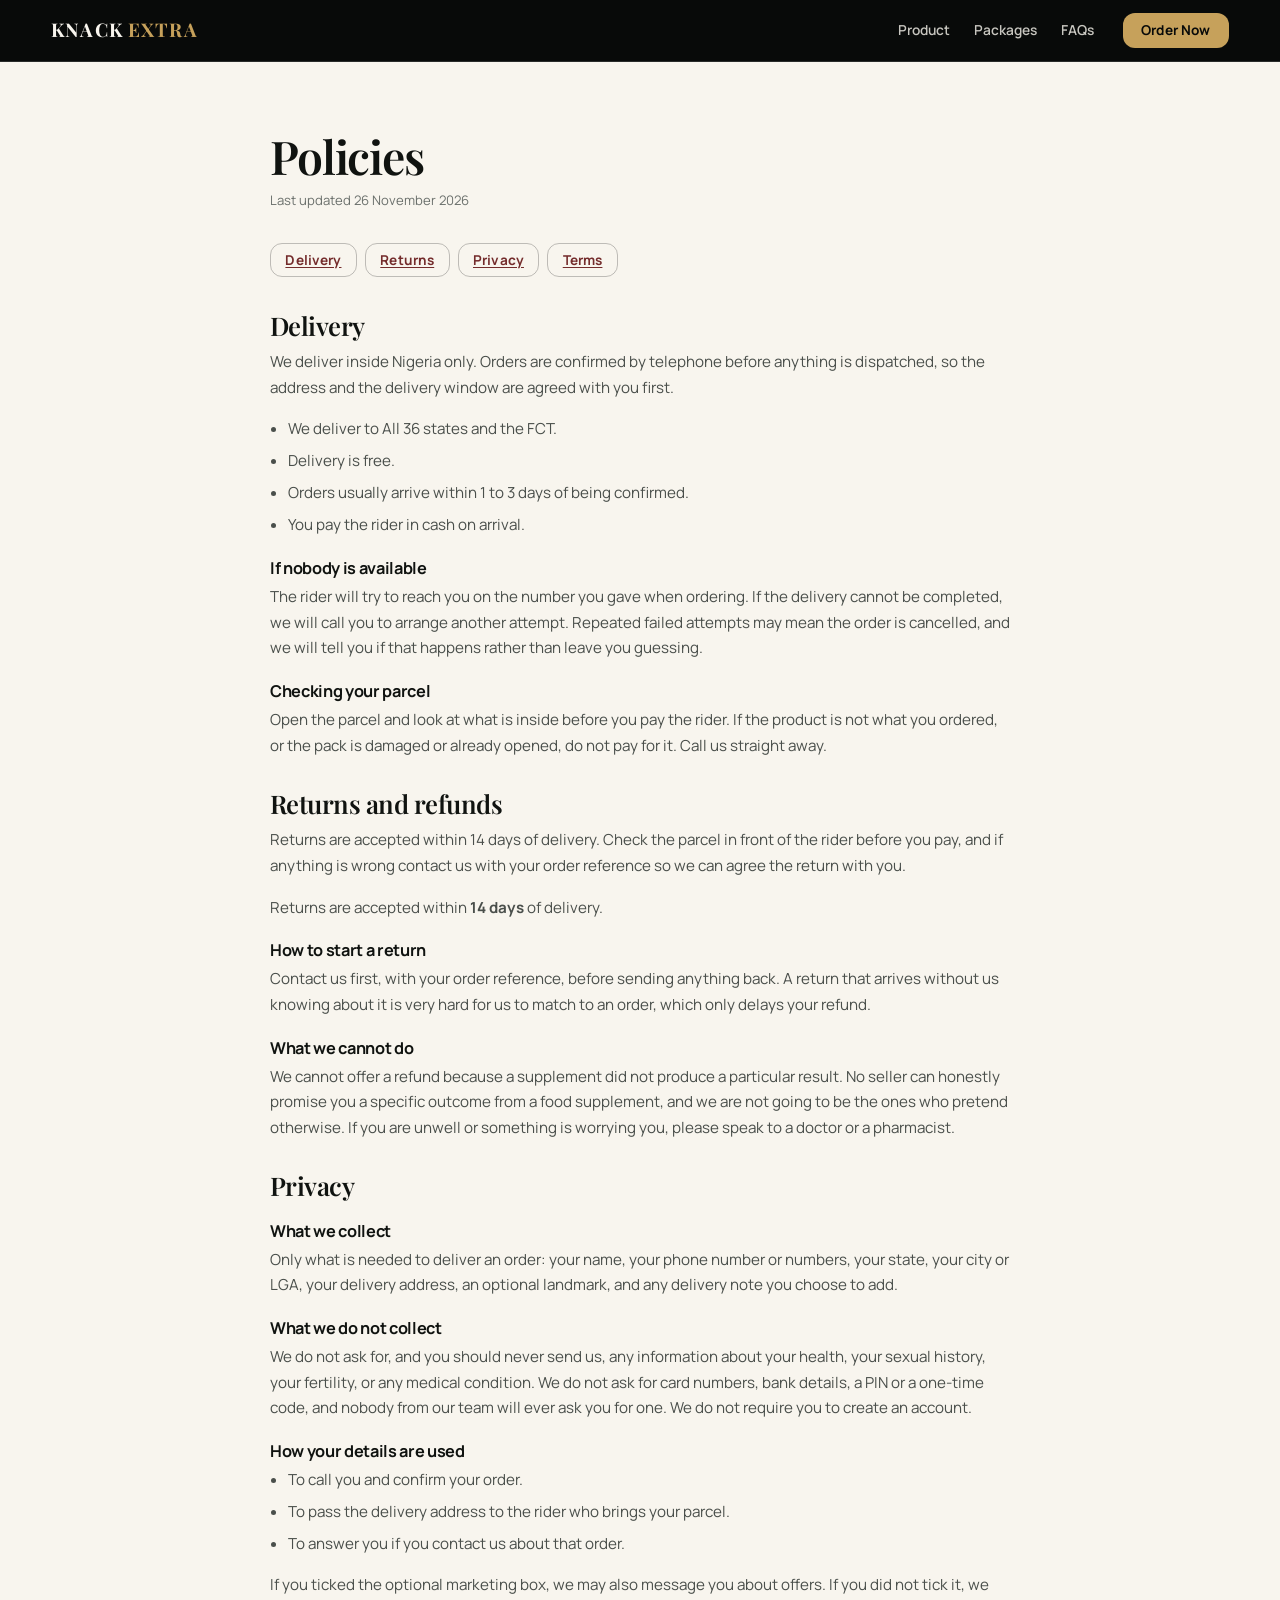
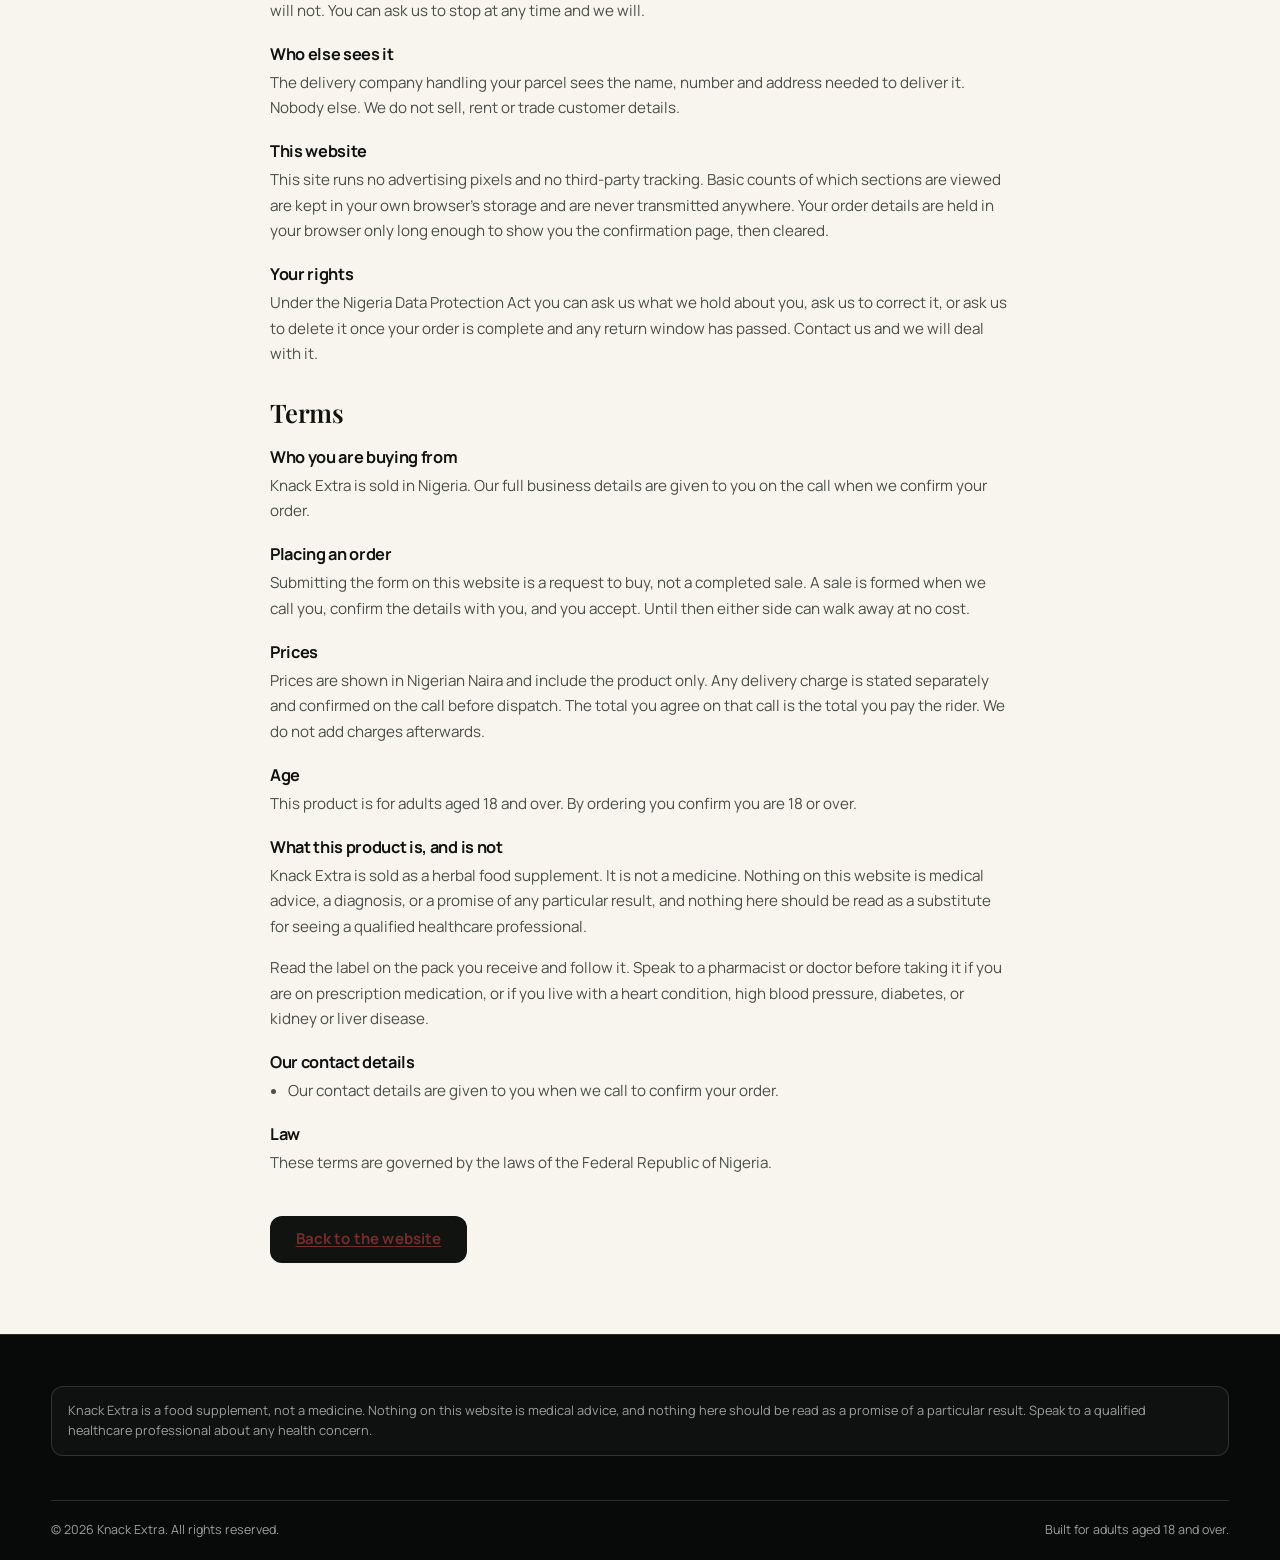
==== policies.html @ 8749cb61 "feat: build Knack Extra sales site, checkout and owner dashboard Single-product static site for Knac" ====
<!doctype html>
<html lang="en-NG">
<head>
<meta charset="utf-8">
<meta name="viewport" content="width=device-width,initial-scale=1,viewport-fit=cover">
<title>Policies | Knack Extra</title>
<meta name="description" content="Delivery, returns and refunds, privacy and terms for orders placed through the Knack Extra website.">
<link rel="canonical" href="https://zaddywebbuilds.github.io/powa/policies.html">
<meta name="theme-color" content="#F8F5EE">
<link rel="icon" href="assets/img/favicon.svg" type="image/svg+xml">
<link rel="stylesheet" href="assets/css/site.css">
</head>
<body style="background:var(--ivory)">

<a class="skip-link" href="#doc">Skip to content</a>

<header class="site-head" data-stuck="1" style="background:var(--ink-deep)">
  <div class="wrap head-inner">
    <a href="index.html" class="logo">KNACK <span>EXTRA</span></a>
    <nav class="nav" aria-label="Primary">
      <a href="index.html#product">Product</a>
      <a href="index.html#packages">Packages</a>
      <a href="index.html#faq">FAQs</a>
    </nav>
    <a href="index.html#packages" class="btn head-cta">Order Now</a>
  </div>
</header>

<main class="band on-light" id="doc" style="background:var(--ivory)">
  <div class="wrap">
    <div class="doc">
      <h1 class="display">Policies</h1>
      <p class="updated" id="updated"></p>

      <nav aria-label="On this page" style="display:flex;gap:.5rem;flex-wrap:wrap;margin-bottom:2.2rem">
        <a href="#delivery" class="btn btn-ghost" style="padding:.5rem .9rem;font-size:.85rem">Delivery</a>
        <a href="#returns" class="btn btn-ghost" style="padding:.5rem .9rem;font-size:.85rem">Returns</a>
        <a href="#privacy" class="btn btn-ghost" style="padding:.5rem .9rem;font-size:.85rem">Privacy</a>
        <a href="#terms" class="btn btn-ghost" style="padding:.5rem .9rem;font-size:.85rem">Terms</a>
      </nav>

      <!-- ============================================== delivery ===== -->
      <section id="delivery">
        <h2>Delivery</h2>
        <p>We deliver inside Nigeria only. Orders are confirmed by telephone before anything is dispatched, so the address and the delivery window are agreed with you first.</p>
        <ul id="p-delivery"></ul>
        <h3>If nobody is available</h3>
        <p>The rider will try to reach you on the number you gave when ordering. If the delivery cannot be completed, we will call you to arrange another attempt. Repeated failed attempts may mean the order is cancelled, and we will tell you if that happens rather than leave you guessing.</p>
        <h3>Checking your parcel</h3>
        <p>Open the parcel and look at what is inside before you pay the rider. If the product is not what you ordered, or the pack is damaged or already opened, do not pay for it. Call us straight away.</p>
      </section>

      <!-- =============================================== returns ===== -->
      <section id="returns">
        <h2>Returns and refunds</h2>
        <div id="p-returns"></div>
        <h3>How to start a return</h3>
        <p>Contact us first, with your order reference, before sending anything back. A return that arrives without us knowing about it is very hard for us to match to an order, which only delays your refund.</p>
        <h3>What we cannot do</h3>
        <p>We cannot offer a refund because a supplement did not produce a particular result. No seller can honestly promise you a specific outcome from a food supplement, and we are not going to be the ones who pretend otherwise. If you are unwell or something is worrying you, please speak to a doctor or a pharmacist.</p>
      </section>

      <!-- =============================================== privacy ===== -->
      <section id="privacy">
        <h2>Privacy</h2>
        <h3>What we collect</h3>
        <p>Only what is needed to deliver an order: your name, your phone number or numbers, your state, your city or LGA, your delivery address, an optional landmark, and any delivery note you choose to add.</p>
        <h3>What we do not collect</h3>
        <p>We do not ask for, and you should never send us, any information about your health, your sexual history, your fertility, or any medical condition. We do not ask for card numbers, bank details, a PIN or a one-time code, and nobody from our team will ever ask you for one. We do not require you to create an account.</p>
        <h3>How your details are used</h3>
        <ul>
          <li>To call you and confirm your order.</li>
          <li>To pass the delivery address to the rider who brings your parcel.</li>
          <li>To answer you if you contact us about that order.</li>
        </ul>
        <p>If you ticked the optional marketing box, we may also message you about offers. If you did not tick it, we will not. You can ask us to stop at any time and we will.</p>
        <h3>Who else sees it</h3>
        <p>The delivery company handling your parcel sees the name, number and address needed to deliver it. Nobody else. We do not sell, rent or trade customer details.</p>
        <h3>This website</h3>
        <p>This site runs no advertising pixels and no third-party tracking. Basic counts of which sections are viewed are kept in your own browser's storage and are never transmitted anywhere. Your order details are held in your browser only long enough to show you the confirmation page, then cleared.</p>
        <h3>Your rights</h3>
        <p>Under the Nigeria Data Protection Act you can ask us what we hold about you, ask us to correct it, or ask us to delete it once your order is complete and any return window has passed. Contact us and we will deal with it.</p>
      </section>

      <!-- ================================================= terms ===== -->
      <section id="terms">
        <h2>Terms</h2>
        <h3>Who you are buying from</h3>
        <p id="p-seller"></p>
        <h3>Placing an order</h3>
        <p>Submitting the form on this website is a request to buy, not a completed sale. A sale is formed when we call you, confirm the details with you, and you accept. Until then either side can walk away at no cost.</p>
        <h3>Prices</h3>
        <p>Prices are shown in Nigerian Naira and include the product only. Any delivery charge is stated separately and confirmed on the call before dispatch. The total you agree on that call is the total you pay the rider. We do not add charges afterwards.</p>
        <h3>Age</h3>
        <p>This product is for adults aged 18 and over. By ordering you confirm you are 18 or over.</p>
        <h3>What this product is, and is not</h3>
        <p>Knack Extra is sold as a herbal food supplement. It is not a medicine. Nothing on this website is medical advice, a diagnosis, or a promise of any particular result, and nothing here should be read as a substitute for seeing a qualified healthcare professional.</p>
        <p>Read the label on the pack you receive and follow it. Speak to a pharmacist or doctor before taking it if you are on prescription medication, or if you live with a heart condition, high blood pressure, diabetes, or kidney or liver disease.</p>
        <h3>Our contact details</h3>
        <ul id="p-contact"></ul>
        <h3>Law</h3>
        <p>These terms are governed by the laws of the Federal Republic of Nigeria.</p>
      </section>

      <p style="margin-top:2.5rem">
        <a href="index.html" class="btn btn-dark">Back to the website</a>
      </p>
    </div>
  </div>
</main>

<footer class="site-foot">
  <div class="wrap">
    <p class="foot-disclaimer" id="foot-disclaimer" style="margin-top:0"></p>
    <div class="foot-legal"><span id="foot-copy"></span><span>Built for adults aged 18 and over.</span></div>
  </div>
</footer>

<script src="assets/js/config.js"></script>
<script>
(function () {
  'use strict';
  var C = window.KNACK || {};

  function live(p) {
    var f = String(p).split('.').reduce(function (o, k) { return o == null ? undefined : o[k]; }, C);
    if (f == null) return false;
    if (typeof f !== 'object' || !('verified' in f)) return !!f;
    var v = f.value;
    if (!f.verified) return false;
    if (v == null || v === '') return false;
    if (Array.isArray(v) && !v.length) return false;
    return true;
  }
  function val(p) {
    if (!live(p)) return null;
    var f = String(p).split('.').reduce(function (o, k) { return o[k]; }, C);
    return (f && typeof f === 'object' && 'value' in f) ? f.value : f;
  }
  function esc(s) {
    return String(s).replace(/[&<>"']/g, function (c) {
      return { '&': '&amp;', '<': '&lt;', '>': '&gt;', '"': '&quot;', "'": '&#39;' }[c];
    });
  }
  var TBC_DELIVERY = 'Delivery costs, areas and timing are agreed with you by telephone when we confirm your order, before anything is dispatched.';
  var TBC_CONTACT   = 'Our contact details are given to you when we call to confirm your order.';

  document.getElementById('updated').textContent = 'Last updated ' + (C.legal ? C.legal.lastUpdated : '');

  /* ----- delivery ----- */
  var d = [];
  if (live('delivery.coverage')) d.push('We deliver to ' + esc(val('delivery.coverage')) + '.');
  if (val('delivery.free') === true) d.push('Delivery is free.');
  else if (live('delivery.fee')) d.push('Delivery costs ' + C.site.currencySymbol + Number(val('delivery.fee')).toLocaleString('en-NG') + '.');
  if (live('delivery.timeframe')) d.push('Orders usually arrive within ' + esc(val('delivery.timeframe')) + ' of being confirmed.');
  if (live('delivery.packaging')) d.push(esc(val('delivery.packaging')) + '.');
  if (live('payment.onDelivery') && val('payment.onDelivery')) d.push('You pay the rider in cash on arrival.');
  if (live('delivery.carrier')) d.push('Deliveries are handled by ' + esc(val('delivery.carrier')) + '.');
  document.getElementById('p-delivery').innerHTML = d.length
    ? d.map(function (x) { return '<li>' + x + '</li>'; }).join('')
    : '<li>' + TBC_DELIVERY + '</li>';

  /* ----- returns ----- */
  var r = '';
  var sum = val('refund.summary');
  var win = val('refund.windowDays');
  var conds = val('refund.conditions');
  if (sum) r += '<p>' + esc(sum) + '</p>';
  if (win) r += '<p>Returns are accepted within <strong>' + win + ' days</strong> of delivery.</p>';
  if (conds && conds.length) {
    r += '<h3>Conditions</h3><ul>' + conds.map(function (c) { return '<li>' + esc(c) + '</li>'; }).join('') + '</ul>';
  }
  if (!r) {
    r = '<p>Check your parcel in front of the rider before you pay for it. If the product is not what you ordered, ' +
        'or the pack is damaged or has already been opened, do not pay for it and tell the rider there and then.</p>' +
        '<p>If a problem comes to light after delivery, contact us with your order reference and we will agree how to put it right with you directly.</p>';
  }
  document.getElementById('p-returns').innerHTML = r;

  /* ----- seller ----- */
  var biz = val('site.businessName');
  var addr = val('site.businessAddress');
  document.getElementById('p-seller').innerHTML = biz
    ? 'Knack Extra is sold by <strong>' + esc(biz) + '</strong>' + (addr ? ', ' + esc(addr) : '') + '.'
    : 'Knack Extra is sold in Nigeria. Our full business details are given to you on the call when we confirm your order.';

  /* ----- contact ----- */
  var c = [];
  if (live('contact.phone')) c.push('Phone: <a href="tel:' + esc(String(val('contact.phone')).replace(/\s/g, '')) + '">' + esc(val('contact.phone')) + '</a>');
  if (live('contact.whatsapp')) c.push('WhatsApp: <a href="https://wa.me/' + esc(String(val('contact.whatsapp')).replace(/\D/g, '')) + '" target="_blank" rel="noopener">message us</a>');
  if (live('contact.email')) c.push('Email: <a href="mailto:' + esc(val('contact.email')) + '">' + esc(val('contact.email')) + '</a>');
  if (live('contact.hours')) c.push('Hours: ' + esc(val('contact.hours')));
  document.getElementById('p-contact').innerHTML = c.length
    ? c.map(function (x) { return '<li>' + x + '</li>'; }).join('')
    : '<li>' + TBC_CONTACT + '</li>';

  /* ----- footer ----- */
  document.getElementById('foot-disclaimer').textContent = C.legal ? C.legal.disclaimer : '';
  document.getElementById('foot-copy').textContent =
    '© ' + new Date().getFullYear() + ' ' + (biz || (C.site ? C.site.brand : '')) + '. All rights reserved.';

})();
</script>
</body>
</html>
---- assets/css/site.css ----
@import url("../fonts/fonts.css");

/* ===========================================================================
   KNACK EXTRA - design system
   Dense editorial layout: sections butt directly against each other, every
   panel carries either an image or real content. No decorative dead space.
   ========================================================================= */

:root{
  --ink:#101310;
  --ink-deep:#080A09;
  --gold:#C6A15B;
  --gold-soft:#E0C98F;
  --ivory:#F8F5EE;
  --white:#FFFFFF;
  --forest:#21543D;
  --burgundy:#742C2C;
  --muted:#6B706C;
  --muted-dark:#9AA09B;

  --line-dark:rgba(248,245,238,.14);
  --line-light:rgba(16,19,16,.12);

  --r-sm:12px;
  --r-md:16px;
  --r-lg:22px;

  --display:'Playfair Display',Georgia,'Times New Roman',serif;
  --sans:'Manrope',system-ui,-apple-system,'Segoe UI',Roboto,sans-serif;

  /* tight rhythm - deliberately smaller than a typical editorial site */
  --pad-y:clamp(44px,5.5vw,76px);
  --pad-x:clamp(18px,4vw,56px);
  --maxw:1280px;
  --gap:clamp(12px,1.4vw,20px);

  --head-h:62px;
  --bar-h:34px;
}

*,*::before,*::after{box-sizing:border-box}

html{scroll-behavior:smooth;scroll-padding-top:calc(var(--head-h) + 8px);-webkit-text-size-adjust:100%}

body{
  margin:0;
  background:var(--ink);
  color:var(--ivory);
  font-family:var(--sans);
  font-size:16px;
  line-height:1.6;
  font-weight:400;
  overflow-x:hidden;
  -webkit-font-smoothing:antialiased;
}

img{display:block;max-width:100%;height:auto}
a{color:inherit;text-decoration:none}
button{font:inherit;color:inherit;cursor:pointer;border:0;background:none}

:focus-visible{outline:2px solid var(--gold);outline-offset:3px;border-radius:4px}

.sr-only{
  position:absolute;width:1px;height:1px;padding:0;margin:-1px;
  overflow:hidden;clip:rect(0 0 0 0);white-space:nowrap;border:0;
}

.skip-link{
  position:absolute;left:12px;top:-60px;z-index:200;
  background:var(--gold);color:var(--ink-deep);
  padding:10px 16px;border-radius:0 0 var(--r-sm) var(--r-sm);
  font-weight:700;transition:top .18s;
}
.skip-link:focus{top:0}

/* ------------------------------------------------------------ typography */

h1,h2,h3,h4{margin:0;font-weight:600;line-height:1.08;letter-spacing:-.02em}

.display{font-family:var(--display);font-weight:600;letter-spacing:-.025em;line-height:1.04}
.display em{font-style:italic;font-weight:500}

.h-xl{font-size:clamp(2.4rem,6.2vw,4.5rem)}
.h-lg{font-size:clamp(1.95rem,4.2vw,3.1rem)}
.h-md{font-size:clamp(1.5rem,2.6vw,2.1rem)}
.h-sm{font-size:clamp(1.1rem,1.7vw,1.3rem);font-family:var(--sans);font-weight:700;letter-spacing:-.01em}

.eyebrow{
  font-size:.7rem;font-weight:700;letter-spacing:.2em;text-transform:uppercase;
  color:var(--gold);margin:0 0 .85rem;display:flex;align-items:center;gap:.6rem;
}
.eyebrow::before{content:"";width:22px;height:1px;background:var(--gold);flex:none}

.lede{font-size:clamp(1.02rem,1.35vw,1.15rem);line-height:1.62;color:rgba(248,245,238,.78);margin:0}
.on-light .lede{color:#4A4F4B}

p{margin:0 0 1rem}
p:last-child{margin-bottom:0}

/* ---------------------------------------------------------------- layout */

.wrap{width:100%;max-width:var(--maxw);margin-inline:auto;padding-inline:var(--pad-x)}

section{position:relative}

.band{padding-block:var(--pad-y)}
.band-tight{padding-block:clamp(30px,3.4vw,46px)}

.on-light{background:var(--ivory);color:var(--ink)}
.on-ivory-deep{background:#F1EBDF;color:var(--ink)}
.on-dark{background:var(--ink);color:var(--ivory)}
.on-black{background:var(--ink-deep);color:var(--ivory)}

.grain::after{
  content:"";position:absolute;inset:0;pointer-events:none;opacity:.5;
  background-image:url("data:image/svg+xml;utf8,<svg xmlns='http://www.w3.org/2000/svg' width='160' height='160'><filter id='n'><feTurbulence type='fractalNoise' baseFrequency='.85' numOctaves='3'/><feColorMatrix type='saturate' values='0'/></filter><rect width='160' height='160' filter='url(%23n)' opacity='.035'/></svg>");
}

/* hairline between adjacent same-tone bands, instead of a gap */
.rule-top{border-top:1px solid var(--line-dark)}
.on-light.rule-top,.on-ivory-deep.rule-top{border-top-color:var(--line-light)}

/* ---------------------------------------------------------------- button */

.btn{
  --bg:var(--gold);--fg:var(--ink-deep);
  display:inline-flex;align-items:center;justify-content:center;gap:.5rem;
  background:var(--bg);color:var(--fg);
  font-weight:700;font-size:.94rem;letter-spacing:.01em;
  padding:.92rem 1.6rem;border-radius:var(--r-sm);
  transition:transform .16s ease,filter .16s ease,background .16s ease;
  text-align:center;line-height:1.2;
}
.btn:hover{filter:brightness(1.07);transform:translateY(-1px)}
.btn:active{transform:translateY(0)}
.btn-lg{padding:1.05rem 2rem;font-size:1rem}
.btn-block{display:flex;width:100%}

.btn-ghost{--bg:transparent;--fg:var(--ivory);border:1px solid rgba(248,245,238,.3)}
.btn-ghost:hover{background:rgba(248,245,238,.08);filter:none}
.on-light .btn-ghost{--fg:var(--ink);border-color:rgba(16,19,16,.25)}
.on-light .btn-ghost:hover{background:rgba(16,19,16,.05)}

.btn-dark{--bg:var(--ink);--fg:var(--ivory)}

.btn:disabled{opacity:.5;cursor:not-allowed;transform:none;filter:none}

/* ------------------------------------------------------ preview banner */

.preview-bar{
  background:var(--burgundy);color:#FBEEEE;
  font-size:.82rem;line-height:1.45;
  padding:.65rem var(--pad-x);
  display:flex;gap:.7rem;align-items:flex-start;justify-content:center;
  text-align:left;
}
.preview-bar strong{color:#fff;font-weight:700}
.preview-bar svg{flex:none;margin-top:2px}
.preview-bar button{
  text-decoration:underline;font-weight:700;color:#fff;white-space:nowrap;
}

/* ------------------------------------------------------- announcement */

.announce{
  background:var(--ink-deep);color:rgba(248,245,238,.82);
  font-size:.76rem;letter-spacing:.09em;text-transform:uppercase;font-weight:600;
  height:var(--bar-h);display:flex;align-items:center;justify-content:center;
  overflow:hidden;border-bottom:1px solid var(--line-dark);
}
.announce ul{display:flex;gap:1.5rem;list-style:none;margin:0;padding:0;align-items:center}
.announce li{display:flex;align-items:center;gap:.5rem;white-space:nowrap}
.announce .dot{width:3px;height:3px;border-radius:50%;background:var(--gold);flex:none}

@media (max-width:760px){
  .announce{position:relative}
  .announce ul{display:block;position:relative;height:100%;width:100%}
  .announce li{
    position:absolute;inset:0;justify-content:center;
    opacity:0;transition:opacity .5s;pointer-events:none;
  }
  .announce li[data-on="1"]{opacity:1}
}

/* ---------------------------------------------------------------- header */

.site-head{
  position:sticky;top:0;z-index:90;
  height:var(--head-h);
  display:flex;align-items:center;
  background:rgba(8,10,9,0);
  border-bottom:1px solid transparent;
  transition:background .25s ease,border-color .25s ease,backdrop-filter .25s;
}
.site-head[data-stuck="1"]{
  background:rgba(8,10,9,.94);
  backdrop-filter:saturate(140%) blur(14px);
  border-bottom-color:var(--line-dark);
}
.head-inner{display:flex;align-items:center;gap:1.4rem;width:100%}

.logo{
  font-family:var(--display);font-size:1.18rem;font-weight:700;
  letter-spacing:.06em;color:var(--ivory);white-space:nowrap;
}
.logo span{color:var(--gold)}

.nav{display:flex;gap:1.5rem;margin-left:auto;align-items:center}
.nav a{
  font-size:.86rem;font-weight:600;color:rgba(248,245,238,.8);
  transition:color .15s;position:relative;padding-block:.35rem;
}
.nav a:hover{color:var(--ivory)}
.nav a::after{
  content:"";position:absolute;left:0;right:0;bottom:0;height:1px;
  background:var(--gold);transform:scaleX(0);transform-origin:left;
  transition:transform .22s;
}
.nav a:hover::after{transform:scaleX(1)}

.head-cta{margin-left:.4rem;padding:.6rem 1.15rem;font-size:.85rem}

.burger{
  display:none;margin-left:auto;width:42px;height:42px;
  align-items:center;justify-content:center;border-radius:var(--r-sm);
  border:1px solid var(--line-dark);
}
.burger span{display:block;width:18px;height:1.5px;background:var(--ivory);position:relative;transition:transform .2s}
.burger span::before,.burger span::after{
  content:"";position:absolute;left:0;width:18px;height:1.5px;background:var(--ivory);transition:transform .2s,opacity .2s;
}
.burger span::before{top:-6px}
.burger span::after{top:6px}
.burger[aria-expanded="true"] span{transform:rotate(45deg)}
.burger[aria-expanded="true"] span::before{transform:translateY(6px) rotate(-90deg)}
.burger[aria-expanded="true"] span::after{opacity:0}

.mobile-nav{
  position:fixed;inset:0;z-index:89;
  background:rgba(8,10,9,.98);backdrop-filter:blur(8px);
  padding:calc(var(--head-h) + var(--bar-h) + 24px) var(--pad-x) 28px;
  display:flex;flex-direction:column;gap:.2rem;
  transform:translateY(-100%);transition:transform .3s cubic-bezier(.4,0,.2,1);
  overflow-y:auto;
}
.mobile-nav[data-open="1"]{transform:translateY(0)}
.mobile-nav a{
  font-family:var(--display);font-size:1.75rem;font-weight:600;
  padding:.5rem 0;border-bottom:1px solid var(--line-dark);
}
.mobile-nav .btn{margin-top:1.3rem}

@media (max-width:980px){
  .nav,.head-cta{display:none}
  .burger{display:flex}
}

/* ------------------------------------------------------------------ hero */

.hero{
  position:relative;
  min-height:clamp(500px,calc(90svh - var(--head-h) - var(--bar-h)),680px);
  display:flex;align-items:flex-end;
  background:var(--ink-deep);
  margin-top:calc(-1 * var(--head-h));
  padding-top:var(--head-h);
  overflow:hidden;
}
.hero-media{position:absolute;inset:0;z-index:0}
.hero-media img{width:100%;height:100%;object-fit:cover;object-position:78% 34%}
/* The lower scrim is deliberately heavy. It sits the copy on solid ground and
   sinks the bottom of the pack into shadow, which is where the supplied
   artwork's label text is. Replace the art and this can be lightened. */
.hero-media::after{
  content:"";position:absolute;inset:0;
  background:
    linear-gradient(100deg,rgba(8,10,9,.96) 0%,rgba(8,10,9,.88) 30%,rgba(8,10,9,.44) 56%,rgba(8,10,9,.18) 100%),
    linear-gradient(to top,rgba(8,10,9,.99) 0%,rgba(8,10,9,.97) 30%,rgba(8,10,9,.46) 46%,transparent 66%);
}
.hero .wrap{position:relative;z-index:1;padding-block:clamp(32px,4.5vw,60px)}
.hero-copy{max-width:600px}
.hero h1{margin-bottom:1rem}
.hero h1 .gold{color:var(--gold-soft)}
.hero .lede{max-width:46ch}

.hero-price{
  display:flex;align-items:baseline;gap:.6rem;flex-wrap:wrap;
  margin:1.4rem 0 1.25rem;
}
.hero-price .amt{
  font-family:var(--display);font-size:clamp(2rem,3.4vw,2.65rem);
  font-weight:700;color:var(--white);line-height:1;
}
.hero-price .from{
  font-size:.76rem;letter-spacing:.16em;text-transform:uppercase;
  font-weight:700;color:var(--gold);
}

.hero-actions{display:flex;gap:.7rem;flex-wrap:wrap}

.hero-points{
  display:flex;gap:1.3rem;flex-wrap:wrap;margin-top:1.5rem;
  font-size:.84rem;color:rgba(248,245,238,.75);font-weight:600;
}
.hero-points li{display:flex;align-items:center;gap:.45rem}
.hero-points{list-style:none;padding:0}
.hero-points svg{color:var(--gold);flex:none}

@media (max-width:760px){
  .hero{min-height:0;align-items:stretch;display:block;padding-top:0;margin-top:calc(-1 * var(--head-h))}
  .hero-media{position:relative;height:min(58vw,330px)}
  .hero-media img{object-position:60% 42%}
  .hero-media::after{background:linear-gradient(to bottom,rgba(8,10,9,.55) 0%,rgba(8,10,9,.1) 45%,var(--ink-deep) 100%)}
  .hero .wrap{padding-block:0 clamp(26px,7vw,36px);margin-top:-34px}
}

/* ----------------------------------------------------------- trust strip */

/* Flex, not grid, so the strip stays full-width however many items survive
   the verification gate. No empty columns, ever. */
.trust{border-top:1px solid var(--line-dark);background:var(--ink-deep)}
.trust ul{display:flex;flex-wrap:wrap;list-style:none;margin:0;padding:0}
.trust li{
  flex:1 1 220px;display:flex;align-items:center;gap:.8rem;
  padding:1.1rem clamp(14px,2vw,26px);
  border-left:1px solid var(--line-dark);
  font-size:.88rem;font-weight:600;line-height:1.3;
}
.trust li:first-child{border-left:0}
.trust svg{color:var(--gold);flex:none}

@media (max-width:860px){
  .trust li{flex:1 1 50%;font-size:.82rem;padding:.9rem 1rem;border-top:1px solid var(--line-dark)}
  .trust li:nth-child(odd){border-left:0}
  .trust li:nth-child(-n+2){border-top:0}
}
@media (max-width:420px){
  .trust li{flex:1 1 100%;border-left:0}
  .trust li:first-child{border-top:0}
}

/* -------------------------------------------------------------- bento/grid */

.grid{display:grid;gap:var(--gap)}

/* Problem section: image / image / three stacked cards, every cell filled */
.problem-grid{
  grid-template-columns:1fr 1fr 1.25fr;
  grid-template-rows:auto;
  align-items:stretch;
}
/* The row is stretched by the card stack. An aspect-ratio on a stretched grid
   item derives its WIDTH from that height and overflows the column, so the
   photos here fill the cell instead and let object-fit do the cropping. */
.problem-grid > *{min-width:0;min-height:0}
.problem-grid > .photo{aspect-ratio:auto;width:100%;height:100%;min-height:300px}

.photo{
  position:relative;overflow:hidden;border-radius:var(--r-md);
  background:#1A1E1A;
}
.photo img{width:100%;height:100%;object-fit:cover}
.photo-cap{
  position:absolute;left:0;right:0;bottom:0;
  padding:1.6rem 1.1rem .95rem;
  background:linear-gradient(to top,rgba(8,10,9,.92),transparent);
  font-size:.82rem;font-weight:600;color:var(--ivory);line-height:1.35;
}

.ratio-45{aspect-ratio:4/5}
.ratio-34{aspect-ratio:3/4}
.ratio-11{aspect-ratio:1/1}
.ratio-169{aspect-ratio:16/9}

.card-stack{display:grid;gap:var(--gap);grid-template-rows:repeat(3,1fr)}

.info-card{
  background:var(--white);color:var(--ink);
  border-radius:var(--r-md);padding:1.2rem 1.3rem;
  display:flex;gap:1rem;align-items:flex-start;
  border:1px solid rgba(16,19,16,.07);
}
.on-dark .info-card{background:#171B17;color:var(--ivory);border-color:var(--line-dark)}
.info-card .num{
  font-family:var(--display);font-size:1.5rem;font-weight:700;
  color:var(--gold);line-height:1;flex:none;min-width:1.4rem;
}
.info-card h3{font-size:1rem;font-weight:700;margin-bottom:.3rem}
.info-card p{font-size:.88rem;line-height:1.5;color:var(--muted);margin:0}
.on-dark .info-card p{color:var(--muted-dark)}

@media (max-width:900px){
  .problem-grid{grid-template-columns:1fr 1fr}
  .problem-grid .card-stack{grid-column:1/-1;grid-template-rows:none}
}
@media (max-width:560px){
  .problem-grid{grid-template-columns:1fr}
  .problem-grid .photo:nth-of-type(2){display:none}
}

/* ------------------------------------------------- full-bleed triptych */

.triptych{display:grid;grid-template-columns:repeat(3,1fr);gap:2px;background:var(--line-dark)}
.tri-cell{position:relative;aspect-ratio:3/4;overflow:hidden;background:var(--ink-deep)}
.tri-cell img{width:100%;height:100%;object-fit:cover;transition:transform .7s cubic-bezier(.2,.6,.3,1)}
.tri-cell:hover img{transform:scale(1.04)}
.tri-cell figcaption{
  position:absolute;inset:auto 0 0 0;padding:2.2rem 1.25rem 1.15rem;
  background:linear-gradient(to top,rgba(8,10,9,.94) 10%,transparent);
}
.tri-cell h3{font-family:var(--display);font-size:1.15rem;font-weight:600;margin-bottom:.25rem}
.tri-cell p{font-size:.84rem;color:rgba(248,245,238,.72);margin:0;line-height:1.45}

@media (max-width:760px){
  .triptych{grid-template-columns:1fr 1fr}
  .tri-cell:last-child{grid-column:1/-1;aspect-ratio:16/10}
}

/* ------------------------------------------------------------ split rows */

.split{display:grid;grid-template-columns:1fr 1fr;align-items:stretch}
.split-media{position:relative;overflow:hidden;min-height:clamp(380px,46vw,620px)}
.split-media img{position:absolute;inset:0;width:100%;height:100%;object-fit:cover}
.split-body{display:flex;flex-direction:column;justify-content:center;padding:var(--pad-y) var(--pad-x)}
.split-body > .inner{width:100%;max-width:560px;margin-inline:auto}
.split-rev .split-media{order:2}

@media (max-width:860px){
  .split{grid-template-columns:1fr}
  .split-media{min-height:0;aspect-ratio:4/3}
  .split-rev .split-media{order:0}
  .split-body{padding:clamp(30px,7vw,46px) var(--pad-x)}
}

/* spec list used in the product panel */
.spec{list-style:none;margin:1.4rem 0 0;padding:0;border-top:1px solid var(--line-dark)}
.on-light .spec{border-top-color:var(--line-light)}
.spec li{
  display:flex;justify-content:space-between;gap:1.2rem;
  padding:.72rem 0;border-bottom:1px solid var(--line-dark);
  font-size:.9rem;
}
.on-light .spec li{border-bottom-color:var(--line-light)}
.spec dt,.spec .k{color:var(--muted-dark);font-weight:600}
.on-light .spec .k{color:var(--muted)}
.spec .v{font-weight:700;text-align:right}

.notice{
  display:flex;gap:.75rem;align-items:flex-start;
  background:rgba(33,84,61,.1);border:1px solid rgba(33,84,61,.3);
  border-radius:var(--r-sm);padding:.9rem 1rem;margin-top:1.25rem;
  font-size:.86rem;line-height:1.5;
}
.notice svg{color:var(--forest);flex:none;margin-top:2px}
.on-dark .notice{background:rgba(198,161,91,.08);border-color:rgba(198,161,91,.28)}
.on-dark .notice svg{color:var(--gold)}

/* -------------------------------------------------------------- bento 5 */

.bento{
  grid-template-columns:repeat(4,1fr);
  grid-auto-rows:minmax(0,auto);
}
.bento-card{
  border-radius:var(--r-lg);overflow:hidden;position:relative;
  background:var(--white);color:var(--ink);
  border:1px solid rgba(16,19,16,.08);
  display:flex;flex-direction:column;
}
.bento-card .pad{padding:1.35rem 1.4rem}
.bento-card h3{font-size:1.08rem;font-weight:700;margin-bottom:.4rem}
.bento-card p{font-size:.88rem;line-height:1.55;color:var(--muted)}
.bento-card .media{position:relative;flex:1;min-height:170px}
.bento-card .media img{position:absolute;inset:0;width:100%;height:100%;object-fit:cover}

.bento-a{grid-column:span 2}
.bento-b{grid-column:span 2}
.bento-c{grid-column:span 1}
.bento-d{grid-column:span 1}
.bento-e{grid-column:span 2;background:var(--ink-deep);color:var(--ivory);border-color:var(--line-dark)}
.bento-e p{color:var(--muted-dark)}

.bento-dark{background:var(--ink-deep);color:var(--ivory);border-color:var(--line-dark)}
.bento-dark p{color:var(--muted-dark)}

/* chat preview */
.chat{display:flex;flex-direction:column;gap:.55rem;margin-top:.9rem}
.bubble{
  max-width:86%;padding:.62rem .85rem;border-radius:14px;
  font-size:.85rem;line-height:1.45;
}
.bubble.them{background:#20251F;color:var(--ivory);border-bottom-left-radius:4px;align-self:flex-start}
.bubble.us{background:var(--gold);color:var(--ink-deep);border-bottom-right-radius:4px;align-self:flex-end;font-weight:600}
.chat-note{font-size:.72rem;color:var(--muted-dark);margin-top:.7rem;font-style:italic}

@media (max-width:980px){
  .bento{grid-template-columns:repeat(2,1fr)}
  .bento-a,.bento-b,.bento-e{grid-column:span 2}
  .bento-c,.bento-d{grid-column:span 1}
}
@media (max-width:620px){
  .bento{grid-template-columns:1fr}
  .bento > *{grid-column:span 1 !important}
}

/* ------------------------------------------------------------- packages */

.pkg-grid{grid-template-columns:repeat(3,1fr);align-items:stretch}

.pkg{
  position:relative;display:flex;flex-direction:column;
  background:var(--white);color:var(--ink);
  border:1.5px solid rgba(16,19,16,.1);border-radius:var(--r-lg);
  padding:1.1rem 1.1rem 1.2rem;
  transition:border-color .2s,box-shadow .2s,transform .2s;
  text-align:left;width:100%;
}
.pkg:hover{border-color:rgba(198,161,91,.6);transform:translateY(-3px);box-shadow:0 14px 34px rgba(8,10,9,.14)}
.pkg[data-selected="1"]{
  border-color:var(--gold);box-shadow:0 0 0 3px rgba(198,161,91,.22),0 14px 34px rgba(8,10,9,.16);
}
.pkg-badge{
  position:absolute;top:.85rem;right:.85rem;z-index:2;
  background:var(--forest);color:#EAF4EE;
  font-size:.66rem;font-weight:700;letter-spacing:.07em;text-transform:uppercase;
  padding:.33rem .6rem;border-radius:999px;
}
.pkg-img{
  background:linear-gradient(170deg,#F6F1E6,#EDE5D5);
  border-radius:var(--r-md);aspect-ratio:1/1;display:grid;place-items:center;
  margin-bottom:.95rem;overflow:hidden;
}
.pkg-img img{width:84%;height:auto;filter:drop-shadow(0 10px 22px rgba(8,10,9,.24))}
.pkg h3{font-size:1.1rem;font-weight:700}
.pkg .qty{font-size:.78rem;font-weight:700;letter-spacing:.11em;text-transform:uppercase;color:var(--gold);margin-bottom:.45rem}
.pkg .price{font-family:var(--display);font-size:1.95rem;font-weight:700;line-height:1.05;margin-top:.5rem}
.pkg .was{font-size:.86rem;color:var(--muted);text-decoration:line-through;margin-left:.45rem;font-family:var(--sans);font-weight:500}
.pkg .unit{font-size:.8rem;color:var(--muted);margin-top:.2rem}
.pkg .blurb{font-size:.85rem;color:var(--muted);margin-top:.5rem;line-height:1.5}
.pkg .pick{
  margin-top:auto;padding-top:.95rem;
  display:flex;align-items:center;gap:.5rem;
  font-weight:700;font-size:.9rem;color:var(--ink);
}
.pkg .tick{
  width:20px;height:20px;border-radius:50%;flex:none;
  border:1.5px solid rgba(16,19,16,.28);display:grid;place-items:center;
  transition:background .18s,border-color .18s;
}
.pkg[data-selected="1"] .tick{background:var(--gold);border-color:var(--gold)}
.pkg .tick svg{opacity:0;transition:opacity .18s;color:var(--ink-deep)}
.pkg[data-selected="1"] .tick svg{opacity:1}

@media (max-width:860px){
  .pkg-grid{grid-template-columns:1fr}
  .pkg{flex-direction:row;gap:1rem;align-items:center;padding:.9rem}
  .pkg-img{width:116px;flex:none;margin-bottom:0;aspect-ratio:1/1}
  .pkg .pick{padding-top:.6rem}
  .pkg-body{flex:1;min-width:0}
}

/* ------------------------------------------------------------- steps */

.steps{grid-template-columns:repeat(4,1fr);counter-reset:s}
.step{
  position:relative;padding:1.3rem 1.25rem;
  background:#171B17;border:1px solid var(--line-dark);border-radius:var(--r-md);
}
.on-light .step{background:var(--white);border-color:rgba(16,19,16,.08)}
.step .n{
  font-family:var(--display);font-size:2.1rem;font-weight:700;
  color:var(--gold);line-height:1;margin-bottom:.55rem;display:block;
}
.step h3{font-size:1rem;font-weight:700;margin-bottom:.3rem}
.step p{font-size:.86rem;color:var(--muted-dark);margin:0;line-height:1.5}
.on-light .step p{color:var(--muted)}

@media (max-width:860px){.steps{grid-template-columns:1fr 1fr}}
@media (max-width:520px){.steps{grid-template-columns:1fr}}

/* ---------------------------------------------------------------- FAQ */

.faq{border-top:1px solid var(--line-light)}
.faq-item{border-bottom:1px solid var(--line-light)}
.faq-q{
  width:100%;display:flex;align-items:flex-start;justify-content:space-between;
  gap:1.2rem;padding:1.05rem 0;text-align:left;
  font-size:1rem;font-weight:700;line-height:1.4;
}
.faq-q:hover{color:var(--burgundy)}
.faq-icon{
  flex:none;width:22px;height:22px;position:relative;margin-top:2px;
}
.faq-icon::before,.faq-icon::after{
  content:"";position:absolute;background:var(--gold);border-radius:2px;
  top:50%;left:50%;transform:translate(-50%,-50%);
}
.faq-icon::before{width:13px;height:1.6px}
.faq-icon::after{width:1.6px;height:13px;transition:transform .25s}
.faq-q[aria-expanded="true"] .faq-icon::after{transform:translate(-50%,-50%) scaleY(0)}
.faq-a{overflow:hidden;height:0;transition:height .28s cubic-bezier(.4,0,.2,1)}
.faq-a .inner{padding:0 0 1.1rem;max-width:72ch;font-size:.93rem;line-height:1.62;color:#4A4F4B}

.faq-cols{display:grid;grid-template-columns:.85fr 1.15fr;gap:clamp(24px,4vw,56px);align-items:start}
@media (max-width:860px){.faq-cols{grid-template-columns:1fr;gap:1.4rem}}

/* ------------------------------------------------------------- checkout */

.checkout{display:grid;grid-template-columns:1.25fr .85fr;gap:clamp(20px,3vw,44px);align-items:start}

.field{margin-bottom:.95rem}
.field label{display:block;font-size:.84rem;font-weight:700;margin-bottom:.35rem}
.field .hint{font-weight:500;color:var(--muted);font-size:.78rem;margin-left:.3rem}
.field input,.field select,.field textarea{
  width:100%;font:inherit;font-size:.95rem;
  padding:.8rem .9rem;border-radius:var(--r-sm);
  border:1.5px solid rgba(16,19,16,.16);background:var(--white);color:var(--ink);
  transition:border-color .15s,box-shadow .15s;
}
.field textarea{resize:vertical;min-height:76px}
.field input:focus,.field select:focus,.field textarea:focus{
  outline:none;border-color:var(--gold);box-shadow:0 0 0 3px rgba(198,161,91,.2);
}
.field input[aria-invalid="true"],.field select[aria-invalid="true"]{
  border-color:var(--burgundy);box-shadow:0 0 0 3px rgba(116,44,44,.14);
}
.err{display:none;color:var(--burgundy);font-size:.8rem;font-weight:600;margin-top:.3rem}
.err[data-on="1"]{display:block}

.field-row{display:grid;grid-template-columns:1fr 1fr;gap:.7rem}
@media (max-width:520px){.field-row{grid-template-columns:1fr;gap:0}}

.check{
  display:flex;gap:.65rem;align-items:flex-start;
  font-size:.84rem;line-height:1.5;color:#4A4F4B;margin-bottom:.7rem;
}
.check input{width:18px;height:18px;flex:none;margin-top:2px;accent-color:var(--forest)}

.summary{
  position:sticky;top:calc(var(--head-h) + 12px);
  background:var(--ink-deep);color:var(--ivory);
  border-radius:var(--r-lg);padding:1.35rem 1.4rem;
  border:1px solid var(--line-dark);
}
.summary h3{font-size:.76rem;letter-spacing:.16em;text-transform:uppercase;color:var(--gold);margin-bottom:1rem}
.summary .row{display:flex;justify-content:space-between;gap:1rem;padding:.55rem 0;font-size:.9rem;border-bottom:1px solid var(--line-dark)}
.summary .row .k{color:var(--muted-dark)}
.summary .row.total{
  border-bottom:0;padding-top:.95rem;margin-top:.35rem;
  border-top:1px solid var(--gold);align-items:baseline;
}
.summary .row.total .k{color:var(--ivory);font-weight:700;font-size:.95rem}
.summary .row.total .v{font-family:var(--display);font-size:1.7rem;font-weight:700;color:var(--white)}
.summary .mini{font-size:.78rem;color:var(--muted-dark);margin-top:.9rem;line-height:1.5}
.summary .thumb{
  display:flex;gap:.8rem;align-items:center;
  padding-bottom:.9rem;margin-bottom:.35rem;border-bottom:1px solid var(--line-dark);
}
.summary .thumb img{width:54px;height:54px;object-fit:contain;flex:none;background:#14181400;border-radius:8px}
.summary .thumb strong{display:block;font-size:.95rem}
.summary .thumb span{font-size:.8rem;color:var(--muted-dark)}

@media (max-width:900px){
  .checkout{grid-template-columns:1fr}
  .summary{position:static;order:-1}
}

/* ------------------------------------------------------------ final CTA */

.final{position:relative;min-height:clamp(380px,48vw,520px);display:grid;place-items:center;overflow:hidden;background:var(--ink-deep)}
.final-media{position:absolute;inset:0}
.final-media img{width:100%;height:100%;object-fit:cover;object-position:22% 36%}
/* Heavy, like the hero: the copy sits centred over the pack, and the bottom of
   the supplied artwork carries unusable label text. */
.final-media::after{
  content:"";position:absolute;inset:0;
  background:
    radial-gradient(80% 65% at 58% 44%,rgba(8,10,9,.5),rgba(8,10,9,.95) 76%),
    linear-gradient(to top,rgba(8,10,9,.99) 0%,rgba(8,10,9,.95) 28%,rgba(8,10,9,.5) 46%,transparent 70%);
}
.final .wrap{position:relative;z-index:1;text-align:center;padding-block:var(--pad-y)}
.final .lede{margin-inline:auto;max-width:48ch}
.final .hero-actions{justify-content:center;margin-top:1.5rem}

@media (max-width:760px){.final-media img{object-position:50% 40%}}

/* ---------------------------------------------------------------- footer */

.site-foot{background:var(--ink-deep);border-top:1px solid var(--line-dark);padding-block:clamp(36px,4vw,56px) 0}
/* Flex so a column that has nothing to say can be removed without leaving a
   hole in the row. */
.foot-grid{display:flex;flex-wrap:wrap;gap:clamp(20px,3vw,40px)}
.foot-grid > *{flex:1 1 170px;min-width:0}
.foot-grid > .foot-brand{flex:1.6 1 260px}
.foot-grid h4{font-size:.72rem;letter-spacing:.16em;text-transform:uppercase;color:var(--gold);margin-bottom:.9rem}
.foot-grid ul{list-style:none;margin:0;padding:0;display:grid;gap:.5rem}
.foot-grid a,.foot-grid li{font-size:.88rem;color:rgba(248,245,238,.72)}
.foot-grid a:hover{color:var(--ivory)}
.foot-brand .logo{font-size:1.3rem;margin-bottom:.7rem;display:inline-block}
.foot-brand p{font-size:.86rem;color:var(--muted-dark);max-width:38ch}

.foot-legal{
  margin-top:clamp(28px,3.5vw,44px);border-top:1px solid var(--line-dark);
  padding-block:1.2rem;display:flex;gap:1rem;justify-content:space-between;
  flex-wrap:wrap;font-size:.78rem;color:var(--muted-dark);
}
.foot-disclaimer{
  background:rgba(248,245,238,.03);border:1px solid var(--line-dark);
  border-radius:var(--r-sm);padding:.9rem 1rem;margin-top:1.4rem;
  font-size:.8rem;line-height:1.55;color:var(--muted-dark);
}

@media (max-width:860px){.foot-grid{grid-template-columns:1fr 1fr}}
@media (max-width:520px){.foot-grid{grid-template-columns:1fr}}

/* -------------------------------------------------- sticky mobile bar */

.mobile-bar{
  position:fixed;left:0;right:0;bottom:0;z-index:88;
  display:none;align-items:center;gap:.6rem;
  padding:.6rem var(--pad-x) calc(.6rem + env(safe-area-inset-bottom));
  background:rgba(8,10,9,.97);backdrop-filter:blur(14px);
  border-top:1px solid var(--line-dark);
  transform:translateY(110%);transition:transform .3s cubic-bezier(.4,0,.2,1);
}
.mobile-bar[data-on="1"]{transform:translateY(0)}
.mobile-bar .mb-price{line-height:1.15;flex:none}
.mobile-bar .mb-price span{display:block;font-size:.64rem;letter-spacing:.12em;text-transform:uppercase;color:var(--gold);font-weight:700}
.mobile-bar .mb-price strong{font-family:var(--display);font-size:1.15rem;font-weight:700}
.mobile-bar .btn{flex:1;padding:.78rem 1rem;font-size:.9rem}
.mobile-bar .mb-chat{
  width:44px;height:44px;flex:none;border-radius:var(--r-sm);
  border:1px solid var(--line-dark);display:grid;place-items:center;color:var(--ivory);
}

@media (max-width:860px){
  .mobile-bar{display:flex}
  body{padding-bottom:0}
  /* keep the bar clear of the submit button */
  .checkout{scroll-margin-bottom:90px}
}

/* ------------------------------------------------------- support button */

.support-fab{
  position:fixed;right:16px;bottom:16px;z-index:87;
  display:flex;align-items:center;gap:.55rem;
  background:var(--forest);color:#EAF4EE;
  padding:.78rem 1.05rem;border-radius:999px;font-weight:700;font-size:.88rem;
  box-shadow:0 10px 28px rgba(8,10,9,.42);
  transition:transform .18s,filter .18s;
}
.support-fab:hover{transform:translateY(-2px);filter:brightness(1.08)}
/* On small screens the sticky action bar already carries a support button, so
   the floating one is dropped rather than stacked on top of it. */
@media (max-width:860px){
  .support-fab{display:none}
}

/* ---------------------------------------------------------- animations */

[data-rise]{opacity:0;transform:translateY(16px)}
[data-rise][data-in="1"]{opacity:1;transform:none;transition:opacity .6s cubic-bezier(.2,.6,.3,1),transform .6s cubic-bezier(.2,.6,.3,1)}
[data-rise][data-in="1"][style*="--d"]{transition-delay:var(--d)}

@media (prefers-reduced-motion:reduce){
  html{scroll-behavior:auto}
  *,*::before,*::after{animation-duration:.001ms !important;transition-duration:.001ms !important}
  [data-rise]{opacity:1;transform:none}
  .tri-cell:hover img{transform:none}
}

/* -------------------------------------------------------- static pages */

.doc{max-width:74ch;margin-inline:auto}
.doc h1{font-family:var(--display);font-size:clamp(2rem,4.4vw,2.9rem);margin-bottom:.5rem}
.doc h2{font-family:var(--display);font-size:clamp(1.3rem,2.2vw,1.6rem);margin:2rem 0 .6rem}
.doc h3{font-size:1.02rem;font-weight:700;margin:1.4rem 0 .4rem}
.doc p,.doc li{font-size:.95rem;line-height:1.68;color:#4A4F4B}
.doc ul,.doc ol{padding-left:1.15rem;margin:0 0 1rem}
.doc li{margin-bottom:.4rem}
.doc .updated{font-size:.82rem;color:var(--muted);margin-bottom:2rem}
.doc a{color:var(--burgundy);text-decoration:underline;text-underline-offset:2px}

/* --------------------------------------------------------- thank you */

.ty{min-height:100svh;display:grid;place-items:center;padding:var(--pad-y) var(--pad-x);background:var(--ink)}
.ty-card{
  width:100%;max-width:580px;background:var(--white);color:var(--ink);
  border-radius:var(--r-lg);overflow:hidden;border:1px solid rgba(16,19,16,.1);
}
.ty-top{background:var(--forest);color:#EAF4EE;padding:1.6rem 1.6rem 1.4rem;text-align:center}
.ty-top .mark{width:46px;height:46px;border-radius:50%;background:rgba(255,255,255,.16);display:grid;place-items:center;margin:0 auto .8rem}
.ty-top h1{font-family:var(--display);font-size:clamp(1.5rem,3.4vw,2rem);margin-bottom:.35rem}
.ty-top p{font-size:.9rem;opacity:.9;margin:0}
.ty-body{padding:1.5rem 1.6rem 1.7rem}
.ty-ref{
  background:var(--ivory);border:1px dashed rgba(16,19,16,.2);border-radius:var(--r-sm);
  padding:.9rem 1rem;text-align:center;margin-bottom:1.3rem;
}
.ty-ref span{font-size:.72rem;letter-spacing:.14em;text-transform:uppercase;color:var(--muted);font-weight:700;display:block;margin-bottom:.2rem}
.ty-ref strong{font-family:var(--display);font-size:1.5rem;letter-spacing:.04em}
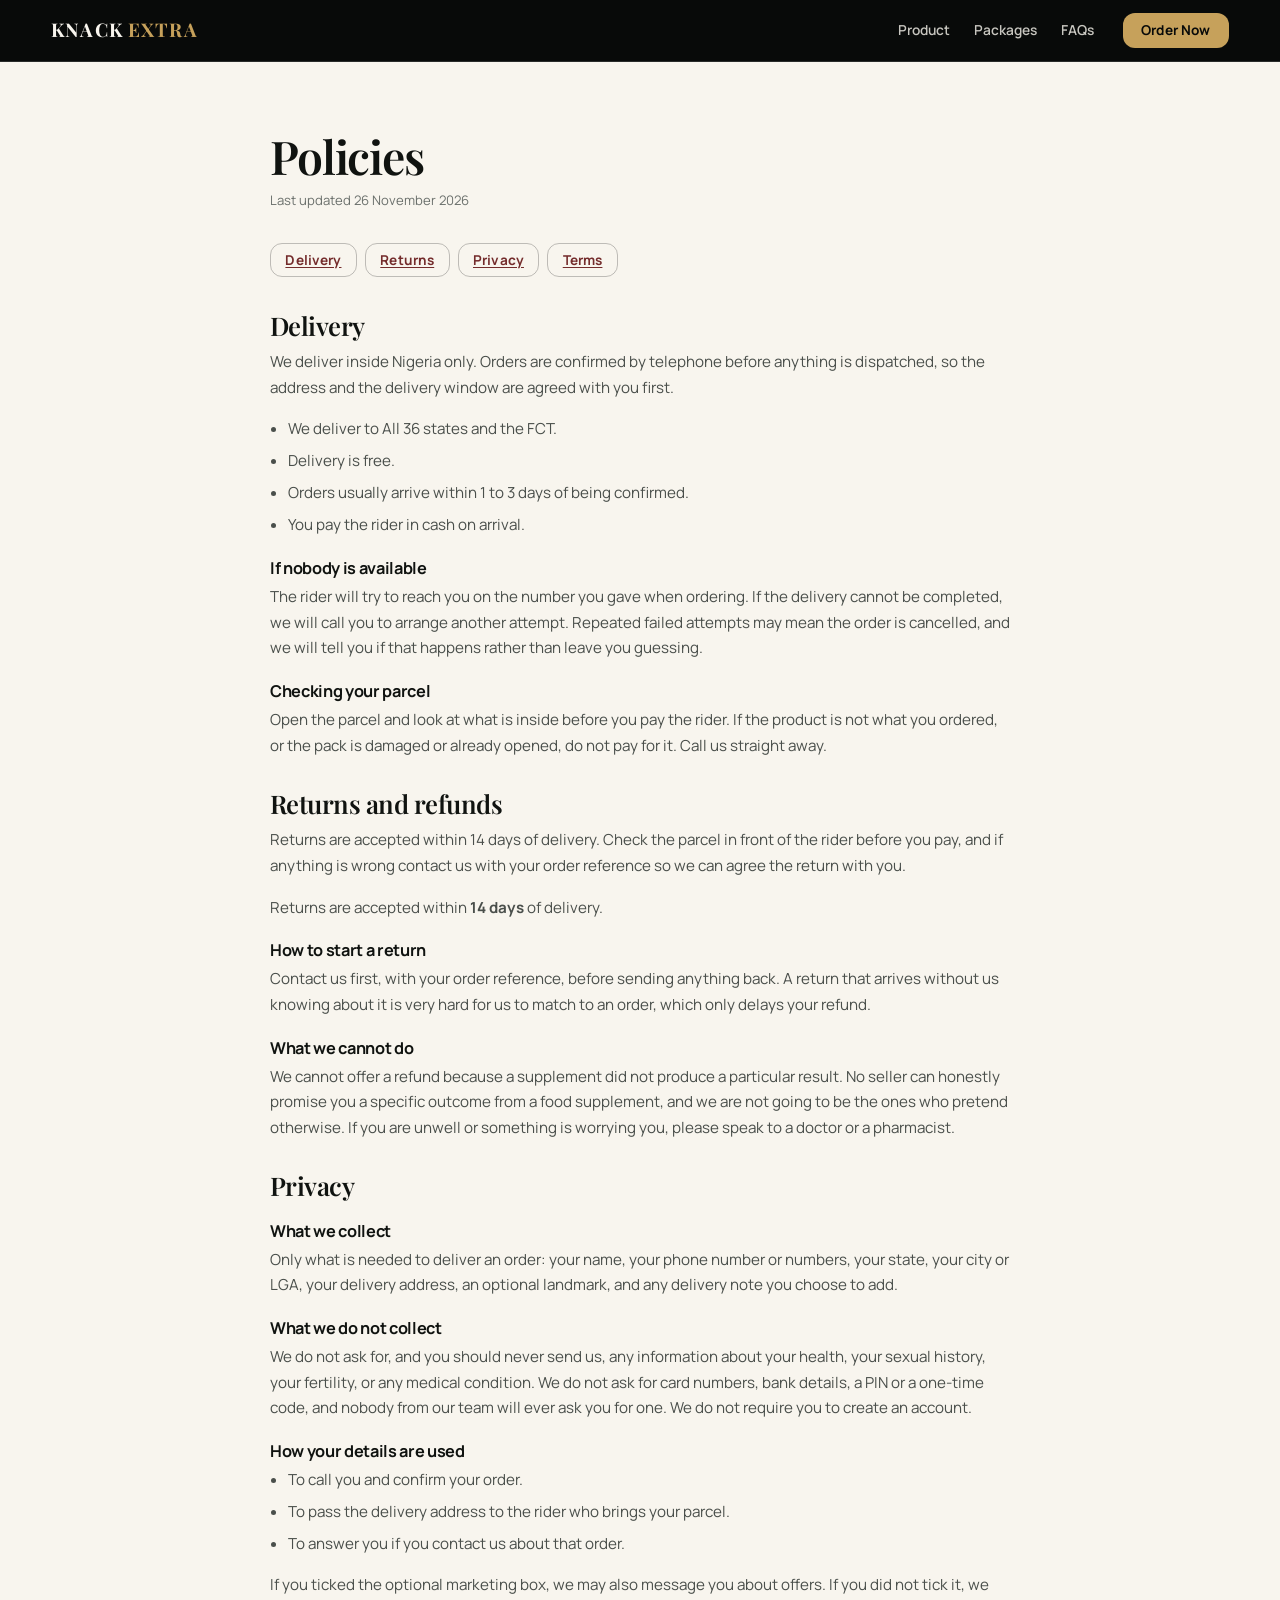
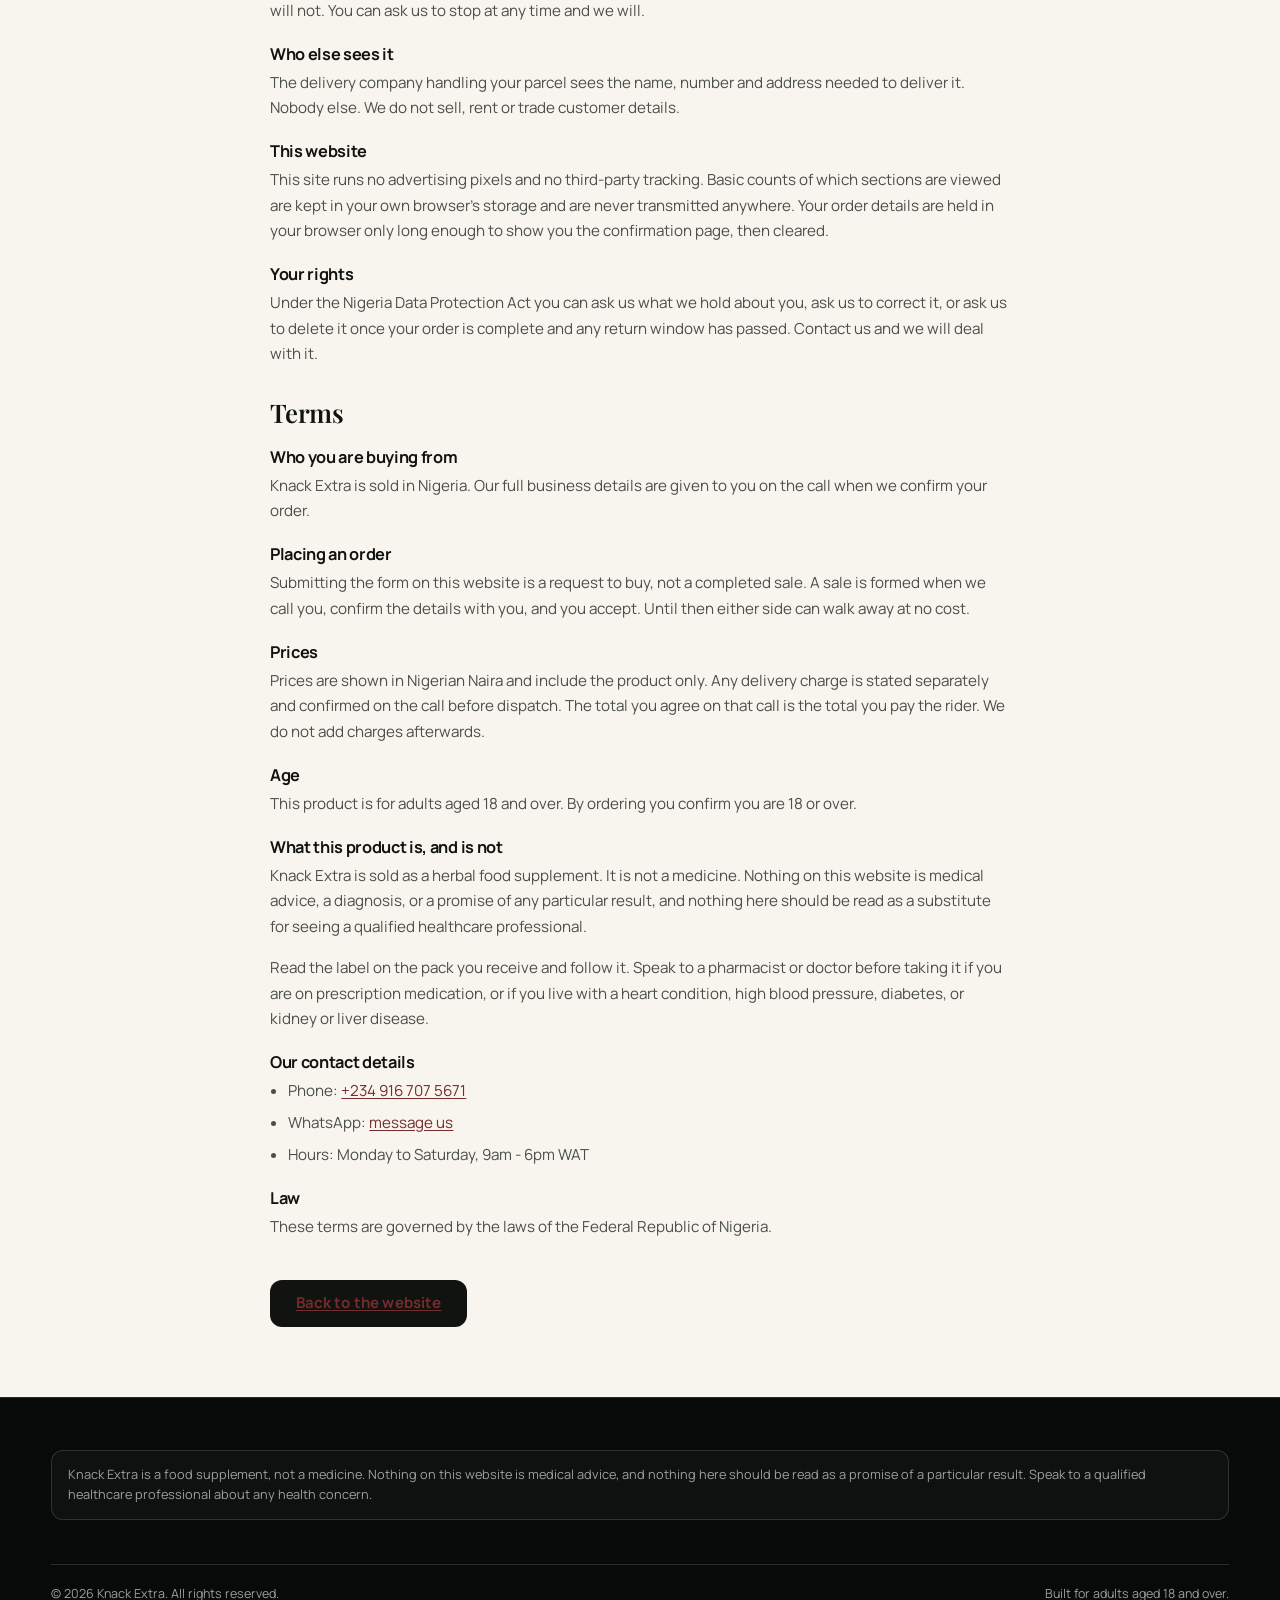
==== commit 263fe946: "fix: stamp the css and js links so stale files cannot pair with fresh markup Verifying the last depl" ====
--- a/policies.html
+++ b/policies.html
@@ -8,7 +8,7 @@
 <link rel="canonical" href="https://zaddywebbuilds.github.io/powa/policies.html">
 <meta name="theme-color" content="#F8F5EE">
 <link rel="icon" href="assets/img/favicon.svg" type="image/svg+xml">
-<link rel="stylesheet" href="assets/css/site.css">
+<link rel="stylesheet" href="assets/css/site.css?v=18a3dd02">
 </head>
 <body style="background:var(--ivory)">
 
@@ -116,7 +116,7 @@
   </div>
 </footer>
 
-<script src="assets/js/config.js"></script>
+<script src="assets/js/config.js?v=299c627c"></script>
 <script>
 (function () {
   'use strict';
--- a/assets/css/site.css
+++ b/assets/css/site.css
@@ -1,4 +1,36 @@
-@import url("../fonts/fonts.css");
+/* The @font-face rules used to live in assets/fonts/fonts.css and were
+   pulled in with @import. On a high latency mobile connection that cost a
+   whole extra round trip, because the browser cannot even discover the
+   font stylesheet until this file has arrived. They are inlined here
+   instead. The woff2 files are unchanged. */
+/* Self-hosted latin subsets of Playfair Display and Manrope.
+   Source: Google Fonts. Licence: SIL Open Font License 1.1.
+   Both are variable fonts, so one file covers the whole weight range. */
+
+@font-face{
+  font-family:'Playfair Display';
+  font-style:normal;
+  font-weight:400 700;
+  font-display:swap;
+  src:url('../fonts/playfair-500.woff2') format('woff2');
+  unicode-range:U+0000-00FF, U+0131, U+0152-0153, U+02BB-02BC, U+02C6, U+02DA, U+02DC, U+0304, U+0308, U+0329, U+2000-206F, U+20AC, U+2122, U+2191, U+2193, U+2212, U+2215, U+FEFF, U+FFFD;
+}
+@font-face{
+  font-family:'Playfair Display';
+  font-style:italic;
+  font-weight:400 700;
+  font-display:swap;
+  src:url('../fonts/playfair-500-italic.woff2') format('woff2');
+  unicode-range:U+0000-00FF, U+0131, U+0152-0153, U+02BB-02BC, U+02C6, U+02DA, U+02DC, U+0304, U+0308, U+0329, U+2000-206F, U+20AC, U+2122, U+2191, U+2193, U+2212, U+2215, U+FEFF, U+FFFD;
+}
+@font-face{
+  font-family:'Manrope';
+  font-style:normal;
+  font-weight:400 800;
+  font-display:swap;
+  src:url('../fonts/manrope-400.woff2') format('woff2');
+  unicode-range:U+0000-00FF, U+0131, U+0152-0153, U+02BB-02BC, U+02C6, U+02DA, U+02DC, U+0304, U+0308, U+0329, U+2000-206F, U+20AC, U+2122, U+2191, U+2193, U+2212, U+2215, U+FEFF, U+FFFD;
+}
 
 /* ===========================================================================
    KNACK EXTRA - design system
@@ -55,6 +87,9 @@
 }
 
 img{display:block;max-width:100%;height:auto}
+/* <picture> is inline by default, which would shrink-wrap inside the
+   flex and grid cells the images sit in. */
+picture{display:block}
 a{color:inherit;text-decoration:none}
 button{font:inherit;color:inherit;cursor:pointer;border:0;background:none}
 
@@ -111,10 +146,6 @@
 .on-dark{background:var(--ink);color:var(--ivory)}
 .on-black{background:var(--ink-deep);color:var(--ivory)}
 
-.grain::after{
-  content:"";position:absolute;inset:0;pointer-events:none;opacity:.5;
-  background-image:url("data:image/svg+xml;utf8,<svg xmlns='http://www.w3.org/2000/svg' width='160' height='160'><filter id='n'><feTurbulence type='fractalNoise' baseFrequency='.85' numOctaves='3'/><feColorMatrix type='saturate' values='0'/></filter><rect width='160' height='160' filter='url(%23n)' opacity='.035'/></svg>");
-}
 
 /* hairline between adjacent same-tone bands, instead of a gap */
 .rule-top{border-top:1px solid var(--line-dark)}
@@ -256,33 +287,28 @@
 }
 
 /* ------------------------------------------------------------------ hero */
-
-.hero{
-  position:relative;
-  min-height:clamp(500px,calc(90svh - var(--head-h) - var(--bar-h)),680px);
-  display:flex;align-items:flex-end;
-  background:var(--ink-deep);
-  margin-top:calc(-1 * var(--head-h));
-  padding-top:var(--head-h);
-  overflow:hidden;
-}
-.hero-media{position:absolute;inset:0;z-index:0}
-.hero-media img{width:100%;height:100%;object-fit:cover;object-position:78% 34%}
-/* The lower scrim is deliberately heavy. It sits the copy on solid ground and
-   sinks the bottom of the pack into shadow, which is where the supplied
-   artwork's label text is. Replace the art and this can be lightened. */
-.hero-media::after{
-  content:"";position:absolute;inset:0;
-  background:
-    linear-gradient(100deg,rgba(8,10,9,.96) 0%,rgba(8,10,9,.88) 30%,rgba(8,10,9,.44) 56%,rgba(8,10,9,.18) 100%),
-    linear-gradient(to top,rgba(8,10,9,.99) 0%,rgba(8,10,9,.97) 30%,rgba(8,10,9,.46) 46%,transparent 66%);
-}
-.hero .wrap{position:relative;z-index:1;padding-block:clamp(32px,4.5vw,60px)}
-.hero-copy{max-width:600px}
+/* Copy and artwork sit side by side. No text over the image, and the image is
+   never cropped: it keeps its own proportions and simply scales. */
+
+.hero{background:var(--ink-deep);padding-block:clamp(26px,3.4vw,52px) clamp(30px,3.8vw,58px)}
+.hero-grid{
+  display:grid;grid-template-columns:1.02fr .98fr;
+  gap:clamp(20px,3.2vw,48px);align-items:center;
+}
+.hero-copy{min-width:0}
 .hero h1{margin-bottom:1rem}
 .hero h1 .gold{color:var(--gold-soft)}
 .hero .lede{max-width:46ch}
 
+.hero-art{
+  min-width:0;border-radius:var(--r-lg);overflow:hidden;
+  background:#050706;border:1px solid var(--line-dark);
+}
+.hero-art img,.hero-art video{width:100%;height:auto;display:block}
+/* The hero clip is decorative and silent. It only ever runs when the visitor
+   has not asked for reduced motion; otherwise the poster frame stays put. */
+.hero-video{background:#070906}
+
 .hero-price{
   display:flex;align-items:baseline;gap:.6rem;flex-wrap:wrap;
   margin:1.4rem 0 1.25rem;
@@ -299,19 +325,16 @@
 .hero-actions{display:flex;gap:.7rem;flex-wrap:wrap}
 
 .hero-points{
-  display:flex;gap:1.3rem;flex-wrap:wrap;margin-top:1.5rem;
+  display:flex;gap:1.3rem;flex-wrap:wrap;margin:1.5rem 0 0;
   font-size:.84rem;color:rgba(248,245,238,.75);font-weight:600;
+  list-style:none;padding:0;
 }
 .hero-points li{display:flex;align-items:center;gap:.45rem}
-.hero-points{list-style:none;padding:0}
 .hero-points svg{color:var(--gold);flex:none}
 
-@media (max-width:760px){
-  .hero{min-height:0;align-items:stretch;display:block;padding-top:0;margin-top:calc(-1 * var(--head-h))}
-  .hero-media{position:relative;height:min(58vw,330px)}
-  .hero-media img{object-position:60% 42%}
-  .hero-media::after{background:linear-gradient(to bottom,rgba(8,10,9,.55) 0%,rgba(8,10,9,.1) 45%,var(--ink-deep) 100%)}
-  .hero .wrap{padding-block:0 clamp(26px,7vw,36px);margin-top:-34px}
+@media (max-width:860px){
+  .hero-grid{grid-template-columns:1fr}
+  .hero-art{order:-1}
 }
 
 /* ----------------------------------------------------------- trust strip */
@@ -343,34 +366,23 @@
 
 .grid{display:grid;gap:var(--gap)}
 
-/* Problem section: image / image / three stacked cards, every cell filled */
-.problem-grid{
-  grid-template-columns:1fr 1fr 1.25fr;
-  grid-template-rows:auto;
-  align-items:stretch;
-}
-/* The row is stretched by the card stack. An aspect-ratio on a stretched grid
-   item derives its WIDTH from that height and overflows the column, so the
-   photos here fill the cell instead and let object-fit do the cropping. */
-.problem-grid > *{min-width:0;min-height:0}
-.problem-grid > .photo{aspect-ratio:auto;width:100%;height:100%;min-height:300px}
+/* Columns start at the top so each image can keep its natural height rather
+   than being stretched and cropped to match its neighbour. */
+.problem-grid{grid-template-columns:1fr 1fr 1.25fr;align-items:start}
+.problem-grid > *{min-width:0}
 
 .photo{
-  position:relative;overflow:hidden;border-radius:var(--r-md);
-  background:#1A1E1A;
-}
-.photo img{width:100%;height:100%;object-fit:cover}
+  display:flex;flex-direction:column;
+  border-radius:var(--r-md);overflow:hidden;
+  background:var(--white);border:1px solid rgba(16,19,16,.08);
+}
+.on-dark .photo,.on-black .photo{background:#171B17;border-color:var(--line-dark)}
+.photo img{width:100%;height:auto;display:block}
 .photo-cap{
-  position:absolute;left:0;right:0;bottom:0;
-  padding:1.6rem 1.1rem .95rem;
-  background:linear-gradient(to top,rgba(8,10,9,.92),transparent);
-  font-size:.82rem;font-weight:600;color:var(--ivory);line-height:1.35;
-}
-
-.ratio-45{aspect-ratio:4/5}
-.ratio-34{aspect-ratio:3/4}
-.ratio-11{aspect-ratio:1/1}
-.ratio-169{aspect-ratio:16/9}
+  padding:.8rem 1rem .9rem;
+  font-size:.83rem;font-weight:600;line-height:1.4;color:var(--ink);
+}
+.on-dark .photo-cap,.on-black .photo-cap{color:var(--ivory)}
 
 .card-stack{display:grid;gap:var(--gap);grid-template-rows:repeat(3,1fr)}
 
@@ -395,41 +407,48 @@
 }
 @media (max-width:560px){
   .problem-grid{grid-template-columns:1fr}
-  .problem-grid .photo:nth-of-type(2){display:none}
-}
-
-/* ------------------------------------------------- full-bleed triptych */
-
-.triptych{display:grid;grid-template-columns:repeat(3,1fr);gap:2px;background:var(--line-dark)}
-.tri-cell{position:relative;aspect-ratio:3/4;overflow:hidden;background:var(--ink-deep)}
-.tri-cell img{width:100%;height:100%;object-fit:cover;transition:transform .7s cubic-bezier(.2,.6,.3,1)}
-.tri-cell:hover img{transform:scale(1.04)}
-.tri-cell figcaption{
-  position:absolute;inset:auto 0 0 0;padding:2.2rem 1.25rem 1.15rem;
-  background:linear-gradient(to top,rgba(8,10,9,.94) 10%,transparent);
-}
+}
+
+/* ------------------------------------------------------- lifestyle triptych */
+
+.triptych{
+  display:grid;grid-template-columns:repeat(3,1fr);
+  gap:var(--gap);align-items:start;
+  max-width:var(--maxw);margin-inline:auto;
+  padding:0 var(--pad-x) clamp(30px,3.4vw,46px);
+}
+.tri-cell{
+  margin:0;display:flex;flex-direction:column;
+  border-radius:var(--r-md);overflow:hidden;
+  background:#171B17;border:1px solid var(--line-dark);
+}
+.tri-cell img{width:100%;height:auto;display:block}
+.tri-cell figcaption{padding:.95rem 1.1rem 1.1rem}
 .tri-cell h3{font-family:var(--display);font-size:1.15rem;font-weight:600;margin-bottom:.25rem}
 .tri-cell p{font-size:.84rem;color:rgba(248,245,238,.72);margin:0;line-height:1.45}
 
 @media (max-width:760px){
-  .triptych{grid-template-columns:1fr 1fr}
-  .tri-cell:last-child{grid-column:1/-1;aspect-ratio:16/10}
+  .triptych{grid-template-columns:1fr}
 }
 
 /* ------------------------------------------------------------ split rows */
 
-.split{display:grid;grid-template-columns:1fr 1fr;align-items:stretch}
-.split-media{position:relative;overflow:hidden;min-height:clamp(380px,46vw,620px)}
-.split-media img{position:absolute;inset:0;width:100%;height:100%;object-fit:cover}
+.split{display:grid;grid-template-columns:1fr 1fr;align-items:center;gap:0}
+.split-media{min-width:0;padding:var(--pad-y) 0 var(--pad-y) var(--pad-x)}
+.split-media img{
+  width:100%;height:auto;display:block;
+  border-radius:var(--r-lg);border:1px solid rgba(16,19,16,.08);
+}
+.split .on-dark .split-media img,.split .on-black .split-media img{border-color:var(--line-dark)}
 .split-body{display:flex;flex-direction:column;justify-content:center;padding:var(--pad-y) var(--pad-x)}
-.split-body > .inner{width:100%;max-width:560px;margin-inline:auto}
-.split-rev .split-media{order:2}
+.split-body > .inner{width:100%;max-width:560px}
+.split-rev .split-media{order:2;padding:var(--pad-y) var(--pad-x) var(--pad-y) 0}
 
 @media (max-width:860px){
   .split{grid-template-columns:1fr}
-  .split-media{min-height:0;aspect-ratio:4/3}
-  .split-rev .split-media{order:0}
-  .split-body{padding:clamp(30px,7vw,46px) var(--pad-x)}
+  .split-media{padding:clamp(24px,5vw,36px) var(--pad-x) 0}
+  .split-rev .split-media{order:0;padding:clamp(24px,5vw,36px) var(--pad-x) 0}
+  .split-body{padding:clamp(24px,6vw,40px) var(--pad-x) clamp(30px,7vw,46px)}
 }
 
 /* spec list used in the product panel */
@@ -456,12 +475,16 @@
 .on-dark .notice svg{color:var(--gold)}
 
 /* -------------------------------------------------------------- bento 5 */
-
-.bento{
-  grid-template-columns:repeat(4,1fr);
-  grid-auto-rows:minmax(0,auto);
-}
+/* Column flow rather than a grid: in a grid the short cards get stretched to
+   match the tall image card, leaving large empty panels. Columns let every
+   card end where its content ends. */
+.bento{display:block;column-count:2;column-gap:var(--gap)}
+/* A third column on wide screens. With one tall portrait card in the mix, two
+   columns cannot balance and leave a long empty tail under the shorter one. */
+@media (min-width:1100px){.bento{column-count:3}}
 .bento-card{
+  break-inside:avoid;-webkit-column-break-inside:avoid;
+  margin:0 0 var(--gap);
   border-radius:var(--r-lg);overflow:hidden;position:relative;
   background:var(--white);color:var(--ink);
   border:1px solid rgba(16,19,16,.08);
@@ -470,16 +493,11 @@
 .bento-card .pad{padding:1.35rem 1.4rem}
 .bento-card h3{font-size:1.08rem;font-weight:700;margin-bottom:.4rem}
 .bento-card p{font-size:.88rem;line-height:1.55;color:var(--muted)}
-.bento-card .media{position:relative;flex:1;min-height:170px}
-.bento-card .media img{position:absolute;inset:0;width:100%;height:100%;object-fit:cover}
-
-.bento-a{grid-column:span 2}
-.bento-b{grid-column:span 2}
-.bento-c{grid-column:span 1}
-.bento-d{grid-column:span 1}
-.bento-e{grid-column:span 2;background:var(--ink-deep);color:var(--ivory);border-color:var(--line-dark)}
+.bento-card .media{position:relative}
+.bento-card .media img{width:100%;height:auto;display:block}
+
+.bento-e{background:var(--ink-deep);color:var(--ivory);border-color:var(--line-dark)}
 .bento-e p{color:var(--muted-dark)}
-
 .bento-dark{background:var(--ink-deep);color:var(--ivory);border-color:var(--line-dark)}
 .bento-dark p{color:var(--muted-dark)}
 
@@ -493,14 +511,8 @@
 .bubble.us{background:var(--gold);color:var(--ink-deep);border-bottom-right-radius:4px;align-self:flex-end;font-weight:600}
 .chat-note{font-size:.72rem;color:var(--muted-dark);margin-top:.7rem;font-style:italic}
 
-@media (max-width:980px){
-  .bento{grid-template-columns:repeat(2,1fr)}
-  .bento-a,.bento-b,.bento-e{grid-column:span 2}
-  .bento-c,.bento-d{grid-column:span 1}
-}
-@media (max-width:620px){
-  .bento{grid-template-columns:1fr}
-  .bento > *{grid-column:span 1 !important}
+@media (max-width:760px){
+  .bento{column-count:1}
 }
 
 /* ------------------------------------------------------------- packages */
@@ -527,10 +539,10 @@
 }
 .pkg-img{
   background:linear-gradient(170deg,#F6F1E6,#EDE5D5);
-  border-radius:var(--r-md);aspect-ratio:1/1;display:grid;place-items:center;
-  margin-bottom:.95rem;overflow:hidden;
-}
-.pkg-img img{width:84%;height:auto;filter:drop-shadow(0 10px 22px rgba(8,10,9,.24))}
+  border-radius:var(--r-md);display:grid;place-items:center;
+  margin-bottom:.95rem;padding:.7rem;
+}
+.pkg-img img{width:100%;height:auto;filter:drop-shadow(0 10px 22px rgba(8,10,9,.24))}
 .pkg h3{font-size:1.1rem;font-weight:700}
 .pkg .qty{font-size:.78rem;font-weight:700;letter-spacing:.11em;text-transform:uppercase;color:var(--gold);margin-bottom:.45rem}
 .pkg .price{font-family:var(--display);font-size:1.95rem;font-weight:700;line-height:1.05;margin-top:.5rem}
@@ -554,7 +566,7 @@
 @media (max-width:860px){
   .pkg-grid{grid-template-columns:1fr}
   .pkg{flex-direction:row;gap:1rem;align-items:center;padding:.9rem}
-  .pkg-img{width:116px;flex:none;margin-bottom:0;aspect-ratio:1/1}
+  .pkg-img{width:116px;flex:none;margin-bottom:0}
   .pkg .pick{padding-top:.6rem}
   .pkg-body{flex:1;min-width:0}
 }
@@ -562,6 +574,16 @@
 /* ------------------------------------------------------------- steps */
 
 .steps{grid-template-columns:repeat(4,1fr);counter-reset:s}
+
+/* Heading on the left, the four steps filling the rest, rather than a
+   heading with half a band of nothing beside it. */
+.steps-cols{display:grid;grid-template-columns:.74fr 1.26fr;gap:clamp(24px,4vw,56px);align-items:start}
+.steps-cols .steps{grid-template-columns:1fr 1fr}
+
+/* A closing note set in two columns uses the band instead of leaving the
+   right half empty. */
+.note-cols{column-count:2;column-gap:clamp(28px,4.5vw,60px)}
+@media (max-width:760px){.note-cols{column-count:1}}
 .step{
   position:relative;padding:1.3rem 1.25rem;
   background:#171B17;border:1px solid var(--line-dark);border-radius:var(--r-md);
@@ -575,7 +597,7 @@
 .step p{font-size:.86rem;color:var(--muted-dark);margin:0;line-height:1.5}
 .on-light .step p{color:var(--muted)}
 
-@media (max-width:860px){.steps{grid-template-columns:1fr 1fr}}
+@media (max-width:860px){.steps-cols{grid-template-columns:1fr;gap:1.3rem}.steps{grid-template-columns:1fr 1fr}}
 @media (max-width:520px){.steps{grid-template-columns:1fr}}
 
 /* ---------------------------------------------------------------- FAQ */
@@ -656,33 +678,46 @@
   display:flex;gap:.8rem;align-items:center;
   padding-bottom:.9rem;margin-bottom:.35rem;border-bottom:1px solid var(--line-dark);
 }
-.summary .thumb img{width:54px;height:54px;object-fit:contain;flex:none;background:#14181400;border-radius:8px}
+.summary .thumb img{width:54px;height:auto;flex:none;border-radius:8px}
 .summary .thumb strong{display:block;font-size:.95rem}
 .summary .thumb span{font-size:.8rem;color:var(--muted-dark)}
 
+.order-side{display:flex;flex-direction:column;gap:clamp(16px,2.2vw,26px)}
+
+/* A column of copy next to a long list leaves a tall hole under it. The art
+   fills the column rather than letting the section run on empty. */
+.col-art{
+  margin-top:clamp(18px,2.6vw,30px);
+  border-radius:var(--r-md);overflow:hidden;background:var(--white);
+}
+.col-art img{width:100%;height:auto;display:block}
+.order-side .col-art{margin-top:0}
+
 @media (max-width:900px){
   .checkout{grid-template-columns:1fr}
-  .summary{position:static;order:-1}
+  .order-side{order:-1}
+  .summary{position:static}
 }
 
 /* ------------------------------------------------------------ final CTA */
 
-.final{position:relative;min-height:clamp(380px,48vw,520px);display:grid;place-items:center;overflow:hidden;background:var(--ink-deep)}
-.final-media{position:absolute;inset:0}
-.final-media img{width:100%;height:100%;object-fit:cover;object-position:22% 36%}
-/* Heavy, like the hero: the copy sits centred over the pack, and the bottom of
-   the supplied artwork carries unusable label text. */
-.final-media::after{
-  content:"";position:absolute;inset:0;
-  background:
-    radial-gradient(80% 65% at 58% 44%,rgba(8,10,9,.5),rgba(8,10,9,.95) 76%),
-    linear-gradient(to top,rgba(8,10,9,.99) 0%,rgba(8,10,9,.95) 28%,rgba(8,10,9,.5) 46%,transparent 70%);
-}
-.final .wrap{position:relative;z-index:1;text-align:center;padding-block:var(--pad-y)}
-.final .lede{margin-inline:auto;max-width:48ch}
-.final .hero-actions{justify-content:center;margin-top:1.5rem}
-
-@media (max-width:760px){.final-media img{object-position:50% 40%}}
+.final{background:var(--ink-deep);border-top:1px solid var(--line-dark)}
+.final-grid{
+  display:grid;grid-template-columns:.95fr 1.05fr;
+  gap:clamp(20px,3.2vw,48px);align-items:center;
+}
+.final-art{
+  min-width:0;border-radius:var(--r-lg);overflow:hidden;
+  background:#050706;border:1px solid var(--line-dark);
+}
+.final-art img{width:100%;height:auto;display:block}
+.final-copy{min-width:0}
+.final-copy .lede{max-width:46ch}
+.final .hero-actions{margin-top:1.5rem}
+
+@media (max-width:860px){
+  .final-grid{grid-template-columns:1fr}
+}
 
 /* ---------------------------------------------------------------- footer */
 
@@ -800,3 +835,10 @@
 }
 .ty-ref span{font-size:.72rem;letter-spacing:.14em;text-transform:uppercase;color:var(--muted);font-weight:700;display:block;margin-bottom:.2rem}
 .ty-ref strong{font-family:var(--display);font-size:1.5rem;letter-spacing:.04em}
+
+/* ------------------------------------------------ touch target sizes --- */
+/* Nearly all of the traffic is a thumb on a phone, not a mouse pointer. The
+   footer links were 19px high, which is a miss waiting to happen. */
+.foot-grid ul{gap:.1rem}
+.foot-grid ul a{display:inline-block;padding:.55rem 0;line-height:1.35}
+.check input{width:20px;height:20px}
